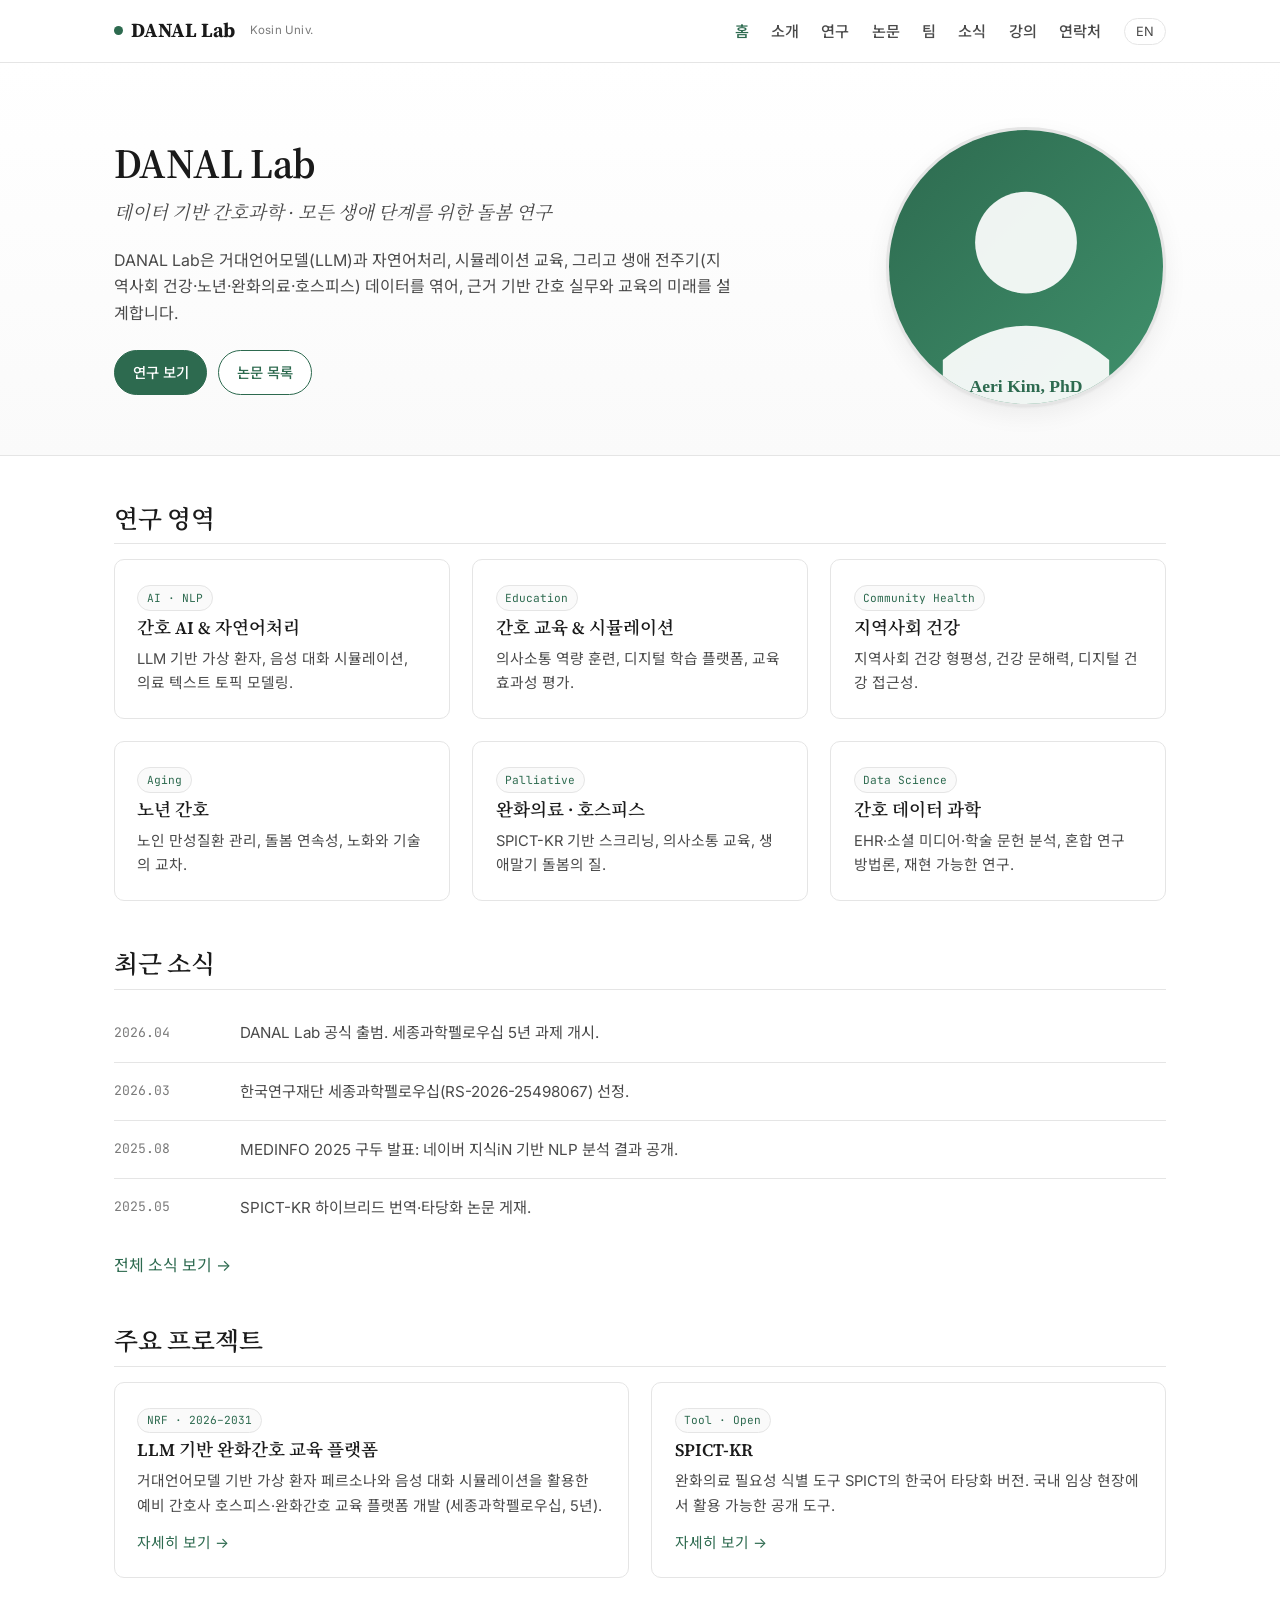
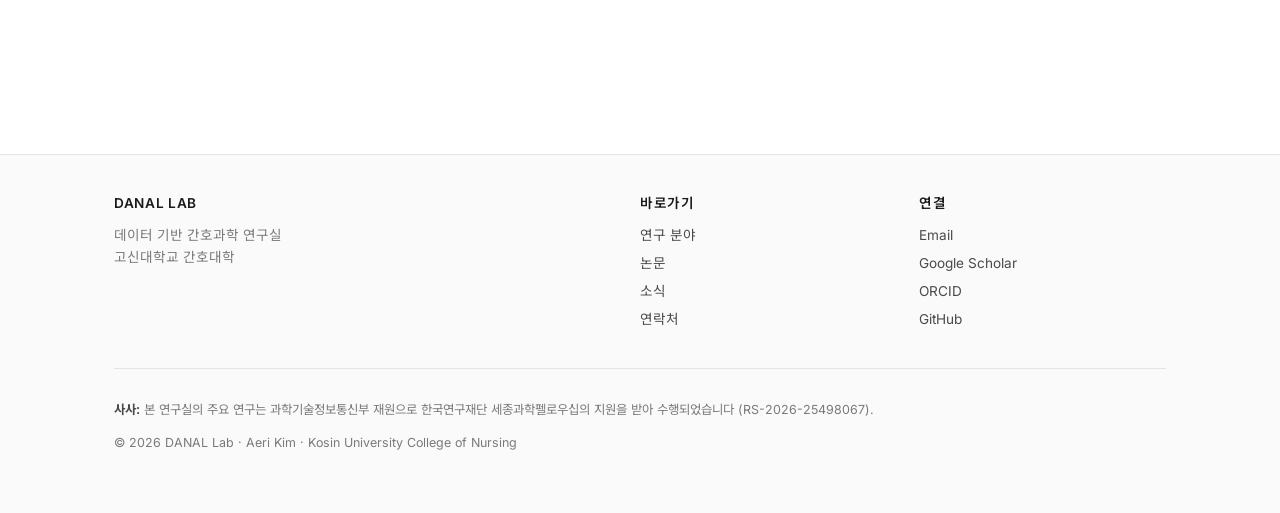
==== index.html @ 54d02893 "Add files via upload" ====
<!DOCTYPE html>
<html lang="ko">
<head>
<meta charset="UTF-8">
<meta name="viewport" content="width=device-width, initial-scale=1.0">
<title>DANAL Lab — Data-driven Aging, Nursing, AI & Learning Lab</title>
<meta name="description" content="Data-driven Aging, Nursing, AI & Learning Lab · Kosin University">
<link rel="canonical" href="https://danallab.com/">
<meta property="og:type" content="website">
<meta property="og:site_name" content="DANAL Lab">
<meta property="og:locale" content="ko_KR">
<meta property="og:title" content="DANAL Lab — Data-driven Aging, Nursing, AI & Learning Lab">
<meta property="og:description" content="Data-driven Aging, Nursing, AI & Learning Lab · Kosin University">
<meta property="og:url" content="https://danallab.com/">
<meta property="og:image" content="https://danallab.com/assets/img/pi-photo.svg">
<meta name="twitter:card" content="summary">
<meta name="twitter:title" content="DANAL Lab — Data-driven Aging, Nursing, AI & Learning Lab">
<meta name="twitter:description" content="Data-driven Aging, Nursing, AI & Learning Lab · Kosin University">
<meta name="twitter:image" content="https://danallab.com/assets/img/pi-photo.svg">
<link rel="preconnect" href="https://fonts.googleapis.com">
<link rel="preconnect" href="https://fonts.gstatic.com" crossorigin>
<link href="https://fonts.googleapis.com/css2?family=Inter:wght@400;500;600;700&family=Noto+Sans+KR:wght@400;500;700&family=Noto+Serif+KR:wght@400;600&family=Source+Serif+4:ital,wght@0,400;0,600;1,400&family=JetBrains+Mono:wght@400;500&display=swap" rel="stylesheet">
<link rel="stylesheet" href="css/style.css">
<link rel="icon" type="image/svg+xml" href="assets/img/favicon.svg">
</head>
<body>
<header class="site-header">
  <div class="nav-inner">
    <a href="index.html" class="brand"><span class="dot"></span>DANAL Lab <small>Kosin Univ.</small></a>
    <nav class="main-nav">
      <ul>
        <li><a href="index.html" data-lang-ko>홈</a><a href="index.html" data-lang-en>Home</a></li>
        <li><a href="about.html" data-lang-ko>소개</a><a href="about.html" data-lang-en>About</a></li>
        <li><a href="research.html" data-lang-ko>연구</a><a href="research.html" data-lang-en>Research</a></li>
        <li><a href="publications.html" data-lang-ko>논문</a><a href="publications.html" data-lang-en>Publications</a></li>
        <li><a href="team.html" data-lang-ko>팀</a><a href="team.html" data-lang-en>Team</a></li>
        <li><a href="news.html" data-lang-ko>소식</a><a href="news.html" data-lang-en>News</a></li>
        <li><a href="teaching.html" data-lang-ko>강의</a><a href="teaching.html" data-lang-en>Teaching</a></li>
        <li><a href="contact.html" data-lang-ko>연락처</a><a href="contact.html" data-lang-en>Contact</a></li>
        <li><button class="lang-toggle" type="button">EN</button></li>
      </ul>
    </nav>
    <button class="mobile-menu-btn" aria-label="Menu">☰</button>
  </div>
</header>

<section class="hero">
  <div class="container">
    <div class="hero-grid">
      <div class="hero-text">
        <h1 data-lang-ko>DANAL Lab</h1>
        <h1 data-lang-en>DANAL Lab</h1>
        <p class="tagline" data-lang-ko>데이터 기반 간호과학 · 모든 생애 단계를 위한 돌봄 연구</p>
        <p class="tagline" data-lang-en>Data-driven nursing science for every stage of life</p>
        <p class="lead" data-lang-ko>
          DANAL Lab은 거대언어모델(LLM)과 자연어처리, 시뮬레이션 교육, 그리고 생애 전주기(지역사회 건강·노년·완화의료·호스피스) 데이터를 엮어, 근거 기반 간호 실무와 교육의 미래를 설계합니다.
        </p>
        <p class="lead" data-lang-en>
          We integrate large language models, natural language processing, and simulation-based education with life-course nursing data—from community health to aging, palliative, and hospice care—to shape the future of evidence-based nursing practice and education.
        </p>
        <div class="hero-actions">
          <a href="research.html" class="btn btn-filled" data-lang-ko>연구 보기</a>
          <a href="research.html" class="btn btn-filled" data-lang-en>Explore Research</a>
          <a href="publications.html" class="btn" data-lang-ko>논문 목록</a>
          <a href="publications.html" class="btn" data-lang-en>Publications</a>
        </div>
      </div>
      <div class="hero-photo">
        <img src="assets/img/pi-photo.svg" alt="Aeri Kim, PI of DANAL Lab">
      </div>
    </div>
  </div>
</section>

<main>
<div class="container">

  <section class="block">
    <h2 data-lang-ko>연구 영역</h2>
    <h2 data-lang-en>Research Areas</h2>
    <div class="grid-3">
      <div class="card">
        <span class="tag">AI · NLP</span>
        <h3 data-lang-ko>간호 AI &amp; 자연어처리</h3>
        <h3 data-lang-en>Nursing AI &amp; NLP</h3>
        <p data-lang-ko>LLM 기반 가상 환자, 음성 대화 시뮬레이션, 의료 텍스트 토픽 모델링.</p>
        <p data-lang-en>LLM-based virtual patients, voice dialogue simulation, topic modeling of clinical text.</p>
      </div>
      <div class="card">
        <span class="tag">Education</span>
        <h3 data-lang-ko>간호 교육 &amp; 시뮬레이션</h3>
        <h3 data-lang-en>Nursing Education &amp; Simulation</h3>
        <p data-lang-ko>의사소통 역량 훈련, 디지털 학습 플랫폼, 교육 효과성 평가.</p>
        <p data-lang-en>Communication competency training, digital learning platforms, educational outcome evaluation.</p>
      </div>
      <div class="card">
        <span class="tag">Community Health</span>
        <h3 data-lang-ko>지역사회 건강</h3>
        <h3 data-lang-en>Community Health</h3>
        <p data-lang-ko>지역사회 건강 형평성, 건강 문해력, 디지털 건강 접근성.</p>
        <p data-lang-en>Community health equity, health literacy, digital health access.</p>
      </div>
      <div class="card">
        <span class="tag">Aging</span>
        <h3 data-lang-ko>노년 간호</h3>
        <h3 data-lang-en>Aging &amp; Gerontological Care</h3>
        <p data-lang-ko>노인 만성질환 관리, 돌봄 연속성, 노화와 기술의 교차.</p>
        <p data-lang-en>Chronic disease management in older adults, continuity of care, aging at the intersection with technology.</p>
      </div>
      <div class="card">
        <span class="tag">Palliative</span>
        <h3 data-lang-ko>완화의료 · 호스피스</h3>
        <h3 data-lang-en>Palliative &amp; Hospice Care</h3>
        <p data-lang-ko>SPICT-KR 기반 스크리닝, 의사소통 교육, 생애말기 돌봄의 질.</p>
        <p data-lang-en>SPICT-KR–based screening, communication training, quality of end-of-life care.</p>
      </div>
      <div class="card">
        <span class="tag">Data Science</span>
        <h3 data-lang-ko>간호 데이터 과학</h3>
        <h3 data-lang-en>Nursing Data Science</h3>
        <p data-lang-ko>EHR·소셜 미디어·학술 문헌 분석, 혼합 연구 방법론, 재현 가능한 연구.</p>
        <p data-lang-en>Analysis of EHR, social media, and scientific literature; mixed methods; reproducible research.</p>
      </div>
    </div>
  </section>

  <section class="block">
    <h2 data-lang-ko>최근 소식</h2>
    <h2 data-lang-en>Recent News</h2>
    <ul class="news-list">
      <li>
        <span class="date">2026.04</span>
        <span class="content" data-lang-ko>DANAL Lab 공식 출범. 세종과학펠로우십 5년 과제 개시.</span>
        <span class="content" data-lang-en>DANAL Lab officially launched; 5-year Sejong Science Fellowship begins.</span>
      </li>
      <li>
        <span class="date">2026.03</span>
        <span class="content" data-lang-ko>한국연구재단 세종과학펠로우십(RS-2026-25498067) 선정.</span>
        <span class="content" data-lang-en>Selected as NRF Sejong Science Fellow (RS-2026-25498067).</span>
      </li>
      <li>
        <span class="date">2025.08</span>
        <span class="content" data-lang-ko>MEDINFO 2025 구두 발표: 네이버 지식iN 기반 NLP 분석 결과 공개.</span>
        <span class="content" data-lang-en>Oral presentation at MEDINFO 2025: NLP analysis of Naver Knowledge-iN palliative care queries.</span>
      </li>
      <li>
        <span class="date">2025.05</span>
        <span class="content" data-lang-ko>SPICT-KR 하이브리드 번역·타당화 논문 게재.</span>
        <span class="content" data-lang-en>SPICT-KR hybrid translation &amp; validation study published.</span>
      </li>
    </ul>
    <p style="margin-top:1rem;"><a href="news.html" data-lang-ko>전체 소식 보기 →</a><a href="news.html" data-lang-en>See all news →</a></p>
  </section>

  <section class="block">
    <h2 data-lang-ko>주요 프로젝트</h2>
    <h2 data-lang-en>Featured Projects</h2>
    <div class="grid-2">
      <div class="card">
        <span class="tag">NRF · 2026–2031</span>
        <h3 data-lang-ko>LLM 기반 완화간호 교육 플랫폼</h3>
        <h3 data-lang-en>LLM-based Palliative Nursing Education Platform</h3>
        <p data-lang-ko>거대언어모델 기반 가상 환자 페르소나와 음성 대화 시뮬레이션을 활용한 예비 간호사 호스피스·완화간호 교육 플랫폼 개발 (세종과학펠로우십, 5년).</p>
        <p data-lang-en>Development of a hospice/palliative nursing education platform for pre-licensure nurses using LLM-based virtual patient personas and voice dialogue simulation (Sejong Science Fellowship, 5 years).</p>
        <p style="margin-top:.8rem;"><a href="research.html#sejong" data-lang-ko>자세히 보기 →</a><a href="research.html#sejong" data-lang-en>Read more →</a></p>
      </div>
      <div class="card">
        <span class="tag">Tool · Open</span>
        <h3 data-lang-ko>SPICT-KR</h3>
        <h3 data-lang-en>SPICT-KR</h3>
        <p data-lang-ko>완화의료 필요성 식별 도구 SPICT의 한국어 타당화 버전. 국내 임상 현장에서 활용 가능한 공개 도구.</p>
        <p data-lang-en>Korean validation of the Supportive and Palliative Care Indicators Tool (SPICT), openly available for Korean clinical use.</p>
        <p style="margin-top:.8rem;"><a href="research.html#spict" data-lang-ko>자세히 보기 →</a><a href="research.html#spict" data-lang-en>Read more →</a></p>
      </div>
    </div>
  </section>

</div>
</main>

<footer class="site-footer">
  <div class="container">
    <div class="foot-grid">
      <div>
        <h4>DANAL Lab</h4>
        <p data-lang-ko style="margin:.4rem 0;">데이터 기반 간호과학 연구실<br>고신대학교 간호대학</p>
        <p data-lang-en style="margin:.4rem 0;">Data-driven Aging, Nursing, AI &amp; Learning Lab<br>College of Nursing, Kosin University</p>
      </div>
      <div>
        <h4 data-lang-ko>바로가기</h4>
        <h4 data-lang-en>Quick Links</h4>
        <ul>
          <li><a href="research.html" data-lang-ko>연구 분야</a><a href="research.html" data-lang-en>Research</a></li>
          <li><a href="publications.html" data-lang-ko>논문</a><a href="publications.html" data-lang-en>Publications</a></li>
          <li><a href="news.html" data-lang-ko>소식</a><a href="news.html" data-lang-en>News</a></li>
          <li><a href="contact.html" data-lang-ko>연락처</a><a href="contact.html" data-lang-en>Contact</a></li>
        </ul>
      </div>
      <div>
        <h4 data-lang-ko>연결</h4>
        <h4 data-lang-en>Connect</h4>
        <ul>
          <li><a href="mailto:aeri.kim83@gmail.com">Email</a></li>
          <li><a href="https://scholar.google.com/citations?user=otBvEsYAAAAJ&hl=ko&oi=ao" target="_blank" rel="noopener">Google Scholar</a></li>
          <li><a href="https://orcid.org/0000-0001-6993-060X" target="_blank" rel="noopener">ORCID</a></li>
          <li><a href="https://github.com/RN-Aeri" target="_blank" rel="noopener">GitHub</a></li>
        </ul>
      </div>
    </div>
    <div class="ack">
      <p data-lang-ko><strong>사사:</strong> 본 연구실의 주요 연구는 과학기술정보통신부 재원으로 한국연구재단 세종과학펠로우십의 지원을 받아 수행되었습니다 (RS-2026-25498067).</p>
      <p data-lang-en><strong>Acknowledgement:</strong> This lab is supported in part by the National Research Foundation of Korea (NRF) grant funded by the Korean government (MSIT) through the Sejong Science Fellowship (RS-2026-25498067).</p>
      <p style="margin-top:.8rem;">© 2026 DANAL Lab · Aeri Kim · Kosin University College of Nursing</p>
    </div>
  </div>
</footer>
<script src="js/main.js"></script>
</body>
</html>
---- css/style.css ----
/* DANAL Lab — al-folio inspired stylesheet */
/* -------------------------------------------------- */
:root {
  --ink:        #1a1a1a;
  --ink-soft:   #4a4a4a;
  --muted:      #7a7a7a;
  --line:       #e5e5e5;
  --bg:         #ffffff;
  --bg-soft:    #fafafa;
  --accent:     #2D6A4F;   /* nursing teal */
  --accent-2:   #40916C;
  --accent-3:   #D4A373;   /* warm sand */
  --coral:      #C1666B;   /* highlight */
  --data-blue:  #1976D2;
  --radius:     10px;
  --shadow:     0 1px 2px rgba(0,0,0,.04), 0 8px 24px rgba(0,0,0,.06);
  --maxw:       1100px;
  --font-body:  "Inter", "Noto Sans KR", -apple-system, BlinkMacSystemFont, "Segoe UI", sans-serif;
  --font-serif: "Source Serif 4", "Noto Serif KR", Georgia, serif;
  --font-mono:  "JetBrains Mono", ui-monospace, "SF Mono", Menlo, monospace;
}

* { box-sizing: border-box; }
html { scroll-behavior: smooth; }
body {
  margin: 0;
  font-family: var(--font-body);
  font-size: 16px;
  line-height: 1.65;
  color: var(--ink);
  background: var(--bg);
  -webkit-font-smoothing: antialiased;
}

a { color: var(--accent); text-decoration: none; transition: color .15s; }
a:hover { color: var(--coral); text-decoration: underline; }

h1, h2, h3, h4 {
  font-family: var(--font-serif);
  color: var(--ink);
  line-height: 1.25;
  font-weight: 600;
  margin: 1.6em 0 .6em;
}
h1 { font-size: 2.2rem; }
h2 { font-size: 1.55rem; border-bottom: 1px solid var(--line); padding-bottom: .35em; }
h3 { font-size: 1.2rem; color: var(--accent); }

.container {
  max-width: var(--maxw);
  margin: 0 auto;
  padding: 0 1.5rem;
}

/* ---------- Header ---------- */
header.site-header {
  position: sticky;
  top: 0;
  background: rgba(255,255,255,.92);
  backdrop-filter: blur(8px);
  border-bottom: 1px solid var(--line);
  z-index: 100;
}
.nav-inner {
  max-width: var(--maxw);
  margin: 0 auto;
  padding: .9rem 1.5rem;
  display: flex;
  align-items: center;
  justify-content: space-between;
  gap: 1rem;
}
.brand {
  font-family: var(--font-serif);
  font-size: 1.25rem;
  font-weight: 700;
  color: var(--ink);
  letter-spacing: -.01em;
  display: flex;
  align-items: center;
  gap: .5rem;
}
.brand .dot {
  width: 9px; height: 9px; border-radius: 50%;
  background: var(--accent); display: inline-block;
}
.brand small {
  font-family: var(--font-body);
  font-size: .72rem;
  color: var(--muted);
  font-weight: 400;
  margin-left: .4rem;
  letter-spacing: .02em;
}
nav.main-nav ul {
  display: flex;
  gap: 1.4rem;
  list-style: none;
  margin: 0; padding: 0;
  align-items: center;
}
nav.main-nav a {
  color: var(--ink-soft);
  font-size: .95rem;
  font-weight: 500;
}
nav.main-nav a.active { color: var(--accent); }
nav.main-nav a:hover { color: var(--accent); text-decoration: none; }
.lang-toggle {
  border: 1px solid var(--line);
  background: var(--bg);
  padding: .3rem .7rem;
  border-radius: 999px;
  font-size: .8rem;
  cursor: pointer;
  color: var(--ink-soft);
  font-family: var(--font-body);
}
.lang-toggle:hover { border-color: var(--accent); color: var(--accent); }

.mobile-menu-btn {
  display: none;
  background: none;
  border: none;
  font-size: 1.5rem;
  cursor: pointer;
  color: var(--ink);
}

/* ---------- Hero ---------- */
.hero {
  padding: 4rem 0 3rem;
  border-bottom: 1px solid var(--line);
  background: linear-gradient(180deg, var(--bg) 0%, var(--bg-soft) 100%);
}
.hero-grid {
  display: grid;
  grid-template-columns: 1fr 280px;
  gap: 3rem;
  align-items: center;
}
.hero-text h1 {
  font-size: 2.6rem;
  margin: 0 0 .5rem;
  letter-spacing: -.015em;
}
.hero-text .tagline {
  font-size: 1.15rem;
  color: var(--ink-soft);
  margin: 0 0 1.2rem;
  line-height: 1.6;
  font-family: var(--font-serif);
  font-style: italic;
}
.hero-text .lead {
  color: var(--ink-soft);
  font-size: 1rem;
  max-width: 620px;
  margin: 0 0 1.5rem;
}
.hero-actions {
  display: flex;
  gap: .7rem;
  flex-wrap: wrap;
}
.btn {
  display: inline-block;
  padding: .6rem 1.1rem;
  border-radius: 999px;
  font-size: .9rem;
  font-weight: 500;
  border: 1px solid var(--accent);
  color: var(--accent);
  background: var(--bg);
  transition: all .15s;
}
.btn:hover {
  background: var(--accent);
  color: #fff;
  text-decoration: none;
}
.btn-filled {
  background: var(--accent);
  color: #fff;
}
.btn-filled:hover {
  background: var(--accent-2);
  border-color: var(--accent-2);
  color: #fff;
}
.hero-photo {
  width: 280px;
  height: 280px;
  border-radius: 50%;
  overflow: hidden;
  background: var(--bg-soft);
  border: 3px solid var(--line);
  box-shadow: var(--shadow);
  display: flex;
  align-items: center;
  justify-content: center;
}
.hero-photo img { width: 100%; height: 100%; object-fit: cover; }

/* ---------- Sections ---------- */
main { padding: 3rem 0 4rem; }
section.block { margin-bottom: 3rem; }
section.block h2 { margin-top: 0; }

.grid-3 { display: grid; grid-template-columns: repeat(3, 1fr); gap: 1.4rem; }
.grid-2 { display: grid; grid-template-columns: repeat(2, 1fr); gap: 1.4rem; }

.card {
  border: 1px solid var(--line);
  border-radius: var(--radius);
  padding: 1.4rem;
  background: var(--bg);
  transition: all .2s;
}
.card:hover {
  border-color: var(--accent);
  box-shadow: var(--shadow);
  transform: translateY(-2px);
}
.card h3 {
  margin: 0 0 .5rem;
  font-size: 1.1rem;
  color: var(--ink);
}
.card p { margin: 0; font-size: .92rem; color: var(--ink-soft); }
.card .tag {
  display: inline-block;
  font-size: .7rem;
  padding: .15rem .55rem;
  border-radius: 999px;
  background: var(--bg-soft);
  color: var(--accent);
  border: 1px solid var(--line);
  margin-right: .3rem;
  margin-bottom: .4rem;
  font-family: var(--font-mono);
}

/* ---------- News/List ---------- */
.news-list { list-style: none; padding: 0; margin: 0; }
.news-list li {
  padding: 1rem 0;
  border-bottom: 1px solid var(--line);
  display: grid;
  grid-template-columns: 110px 1fr;
  gap: 1rem;
}
.news-list li:last-child { border-bottom: none; }
.news-list .date {
  font-family: var(--font-mono);
  font-size: .82rem;
  color: var(--muted);
  padding-top: .1rem;
}
.news-list .content { font-size: .95rem; color: var(--ink-soft); }

/* ---------- Publications ---------- */
.pub-list { list-style: none; padding: 0; margin: 0; }
.pub-list li {
  padding: 1.2rem 0;
  border-bottom: 1px solid var(--line);
}
.pub-list li:last-child { border-bottom: none; }
.pub-title { font-weight: 600; color: var(--ink); display: block; margin-bottom: .2rem; }
.pub-authors { font-size: .88rem; color: var(--ink-soft); display: block; margin-bottom: .15rem; }
.pub-venue { font-size: .85rem; color: var(--muted); font-style: italic; display: block; margin-bottom: .4rem; }
.pub-links a {
  font-size: .78rem;
  padding: .15rem .55rem;
  border: 1px solid var(--line);
  border-radius: 999px;
  margin-right: .3rem;
  color: var(--accent);
}
.pub-link.disabled {
  display: inline-block;
  font-size: .78rem;
  padding: .15rem .55rem;
  border: 1px dashed var(--line);
  border-radius: 999px;
  margin-right: .3rem;
  color: var(--muted);
  cursor: not-allowed;
  opacity: .6;
}
.btn-disabled {
  cursor: not-allowed;
  opacity: .55;
  pointer-events: none;
}
.pub-year-header {
  font-family: var(--font-mono);
  font-size: .85rem;
  color: var(--muted);
  margin: 2rem 0 .5rem;
  letter-spacing: .08em;
}

/* ---------- Project page ---------- */
.project-hero {
  background: linear-gradient(135deg, var(--accent) 0%, var(--accent-2) 100%);
  color: #fff;
  padding: 3rem 0;
  border-radius: var(--radius);
  margin-bottom: 2rem;
}
.project-hero .container { color: #fff; }
.project-hero h1 { color: #fff; margin-top: 0; }
.project-hero .meta {
  display: flex;
  flex-wrap: wrap;
  gap: 1.5rem;
  margin-top: 1.5rem;
  font-size: .9rem;
  opacity: .92;
}
.project-hero .meta span strong { display: block; font-size: .72rem; opacity: .75; text-transform: uppercase; letter-spacing: .05em; }

/* ---------- Footer ---------- */
footer.site-footer {
  border-top: 1px solid var(--line);
  padding: 2.5rem 0 3rem;
  margin-top: 4rem;
  background: var(--bg-soft);
  font-size: .85rem;
  color: var(--muted);
}
footer .foot-grid {
  display: grid;
  grid-template-columns: 2fr 1fr 1fr;
  gap: 2rem;
  margin-bottom: 2rem;
}
footer h4 {
  font-family: var(--font-body);
  font-size: .85rem;
  text-transform: uppercase;
  letter-spacing: .05em;
  color: var(--ink);
  margin: 0 0 .7rem;
}
footer ul { list-style: none; padding: 0; margin: 0; }
footer ul li { margin-bottom: .35rem; }
footer a { color: var(--ink-soft); }
footer .ack {
  border-top: 1px solid var(--line);
  padding-top: 1.2rem;
  font-size: .78rem;
  color: var(--muted);
  line-height: 1.6;
}
footer .ack strong { color: var(--ink-soft); }

/* ---------- Language ---------- */
[data-lang-en], html[lang="en"] [data-lang-ko] { display: none; }
html[lang="en"] [data-lang-en] { display: initial; }
html[lang="en"] h1[data-lang-en],
html[lang="en"] h2[data-lang-en],
html[lang="en"] h3[data-lang-en],
html[lang="en"] p[data-lang-en],
html[lang="en"] li[data-lang-en],
html[lang="en"] div[data-lang-en] { display: block; }
html[lang="en"] span[data-lang-en],
html[lang="en"] a[data-lang-en],
html[lang="en"] strong[data-lang-en],
html[lang="en"] em[data-lang-en] { display: inline; }

/* ---------- Responsive ---------- */
@media (max-width: 820px) {
  .hero-grid { grid-template-columns: 1fr; text-align: center; }
  .hero-photo { margin: 0 auto; width: 200px; height: 200px; }
  .grid-3 { grid-template-columns: 1fr; }
  .grid-2 { grid-template-columns: 1fr; }
  footer .foot-grid { grid-template-columns: 1fr; }
  nav.main-nav ul {
    display: none;
    position: absolute;
    top: 100%;
    left: 0; right: 0;
    background: #fff;
    border-bottom: 1px solid var(--line);
    flex-direction: column;
    padding: 1rem 1.5rem;
    gap: .8rem;
  }
  nav.main-nav.open ul { display: flex; }
  .mobile-menu-btn { display: block; }
  .news-list li { grid-template-columns: 1fr; gap: .2rem; }
  h1 { font-size: 1.8rem; }
  .hero-text h1 { font-size: 2rem; }
}
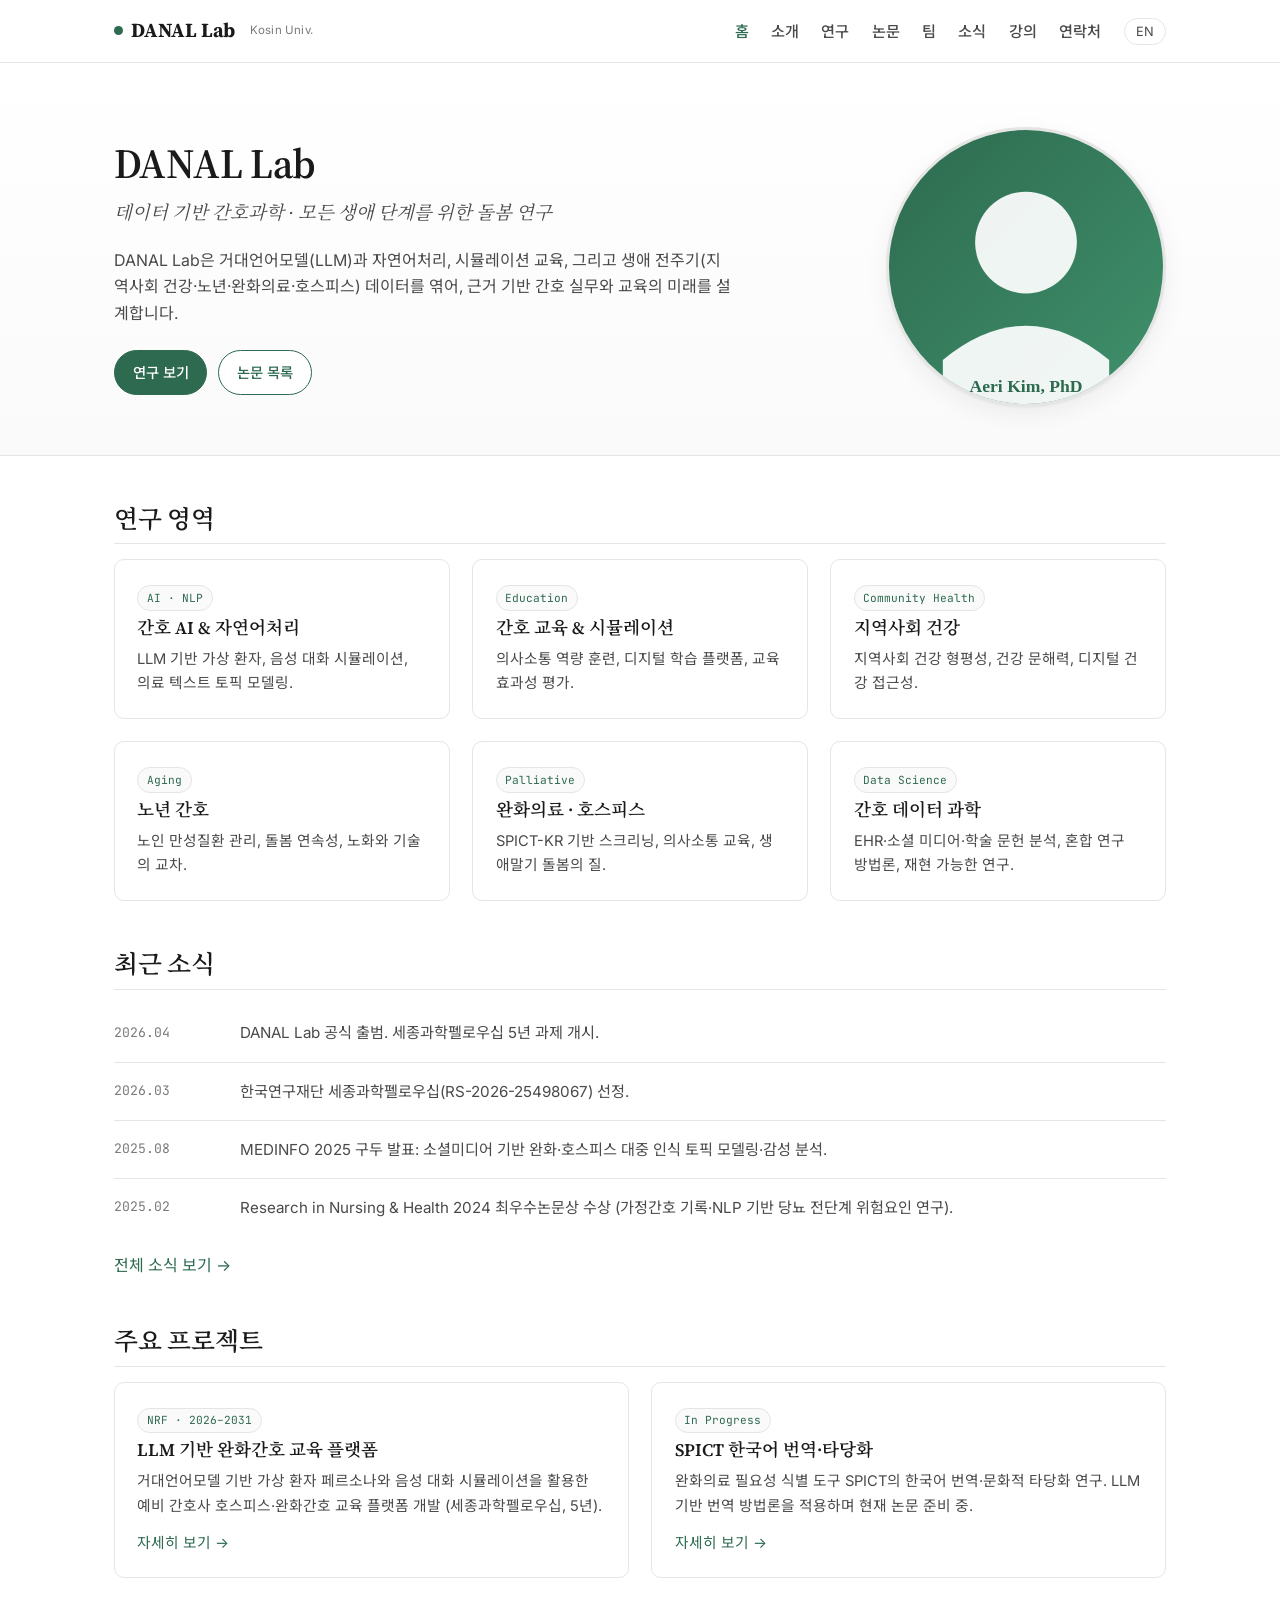
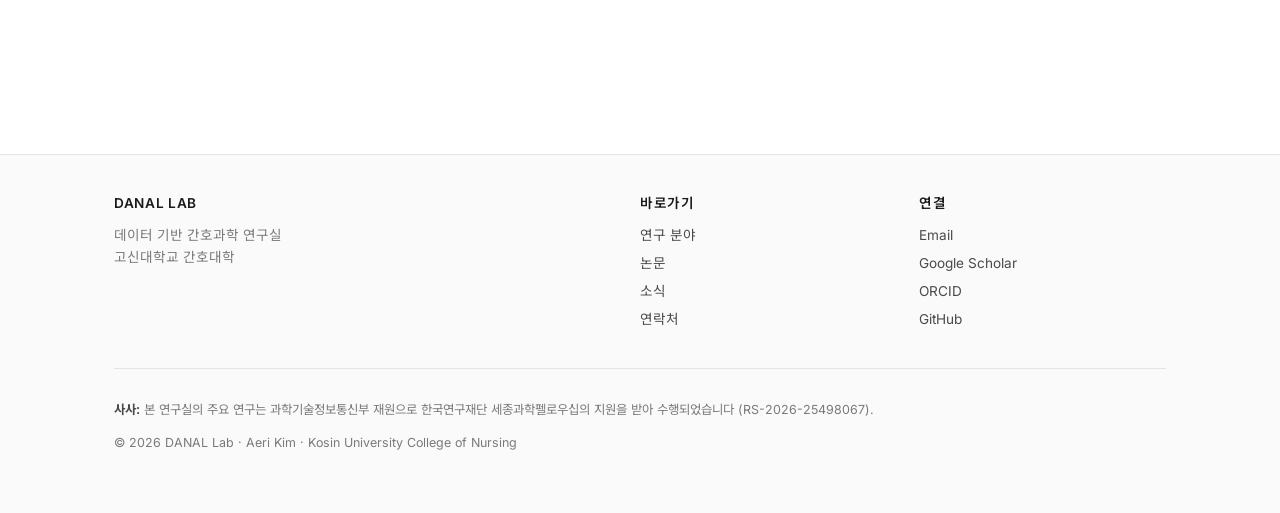
==== commit 58878029: "Add files via upload" ====
--- a/index.html
+++ b/index.html
@@ -140,13 +140,13 @@
       </li>
       <li>
         <span class="date">2025.08</span>
-        <span class="content" data-lang-ko>MEDINFO 2025 구두 발표: 네이버 지식iN 기반 NLP 분석 결과 공개.</span>
-        <span class="content" data-lang-en>Oral presentation at MEDINFO 2025: NLP analysis of Naver Knowledge-iN palliative care queries.</span>
-      </li>
-      <li>
-        <span class="date">2025.05</span>
-        <span class="content" data-lang-ko>SPICT-KR 하이브리드 번역·타당화 논문 게재.</span>
-        <span class="content" data-lang-en>SPICT-KR hybrid translation &amp; validation study published.</span>
+        <span class="content" data-lang-ko>MEDINFO 2025 구두 발표: 소셜미디어 기반 완화·호스피스 대중 인식 토픽 모델링·감성 분석.</span>
+        <span class="content" data-lang-en>Oral presentation at MEDINFO 2025: topic modeling &amp; sentiment analysis of public perceptions of palliative/hospice care on social media.</span>
+      </li>
+      <li>
+        <span class="date">2025.02</span>
+        <span class="content" data-lang-ko>Research in Nursing &amp; Health 2024 최우수논문상 수상 (가정간호 기록·NLP 기반 당뇨 전단계 위험요인 연구).</span>
+        <span class="content" data-lang-en>Received Research in Nursing &amp; Health 2024 Best Paper Award (prediabetes risk factors from home nursing notes &amp; NLP).</span>
       </li>
     </ul>
     <p style="margin-top:1rem;"><a href="news.html" data-lang-ko>전체 소식 보기 →</a><a href="news.html" data-lang-en>See all news →</a></p>
@@ -165,11 +165,11 @@
         <p style="margin-top:.8rem;"><a href="research.html#sejong" data-lang-ko>자세히 보기 →</a><a href="research.html#sejong" data-lang-en>Read more →</a></p>
       </div>
       <div class="card">
-        <span class="tag">Tool · Open</span>
-        <h3 data-lang-ko>SPICT-KR</h3>
-        <h3 data-lang-en>SPICT-KR</h3>
-        <p data-lang-ko>완화의료 필요성 식별 도구 SPICT의 한국어 타당화 버전. 국내 임상 현장에서 활용 가능한 공개 도구.</p>
-        <p data-lang-en>Korean validation of the Supportive and Palliative Care Indicators Tool (SPICT), openly available for Korean clinical use.</p>
+        <span class="tag">In Progress</span>
+        <h3 data-lang-ko>SPICT 한국어 번역·타당화</h3>
+        <h3 data-lang-en>SPICT Korean Translation &amp; Validation</h3>
+        <p data-lang-ko>완화의료 필요성 식별 도구 SPICT의 한국어 번역·문화적 타당화 연구. LLM 기반 번역 방법론을 적용하며 현재 논문 준비 중.</p>
+        <p data-lang-en>Korean translation and cultural validation of the Supportive and Palliative Care Indicators Tool (SPICT), using an LLM-assisted methodology; manuscript in preparation.</p>
         <p style="margin-top:.8rem;"><a href="research.html#spict" data-lang-ko>자세히 보기 →</a><a href="research.html#spict" data-lang-en>Read more →</a></p>
       </div>
     </div>
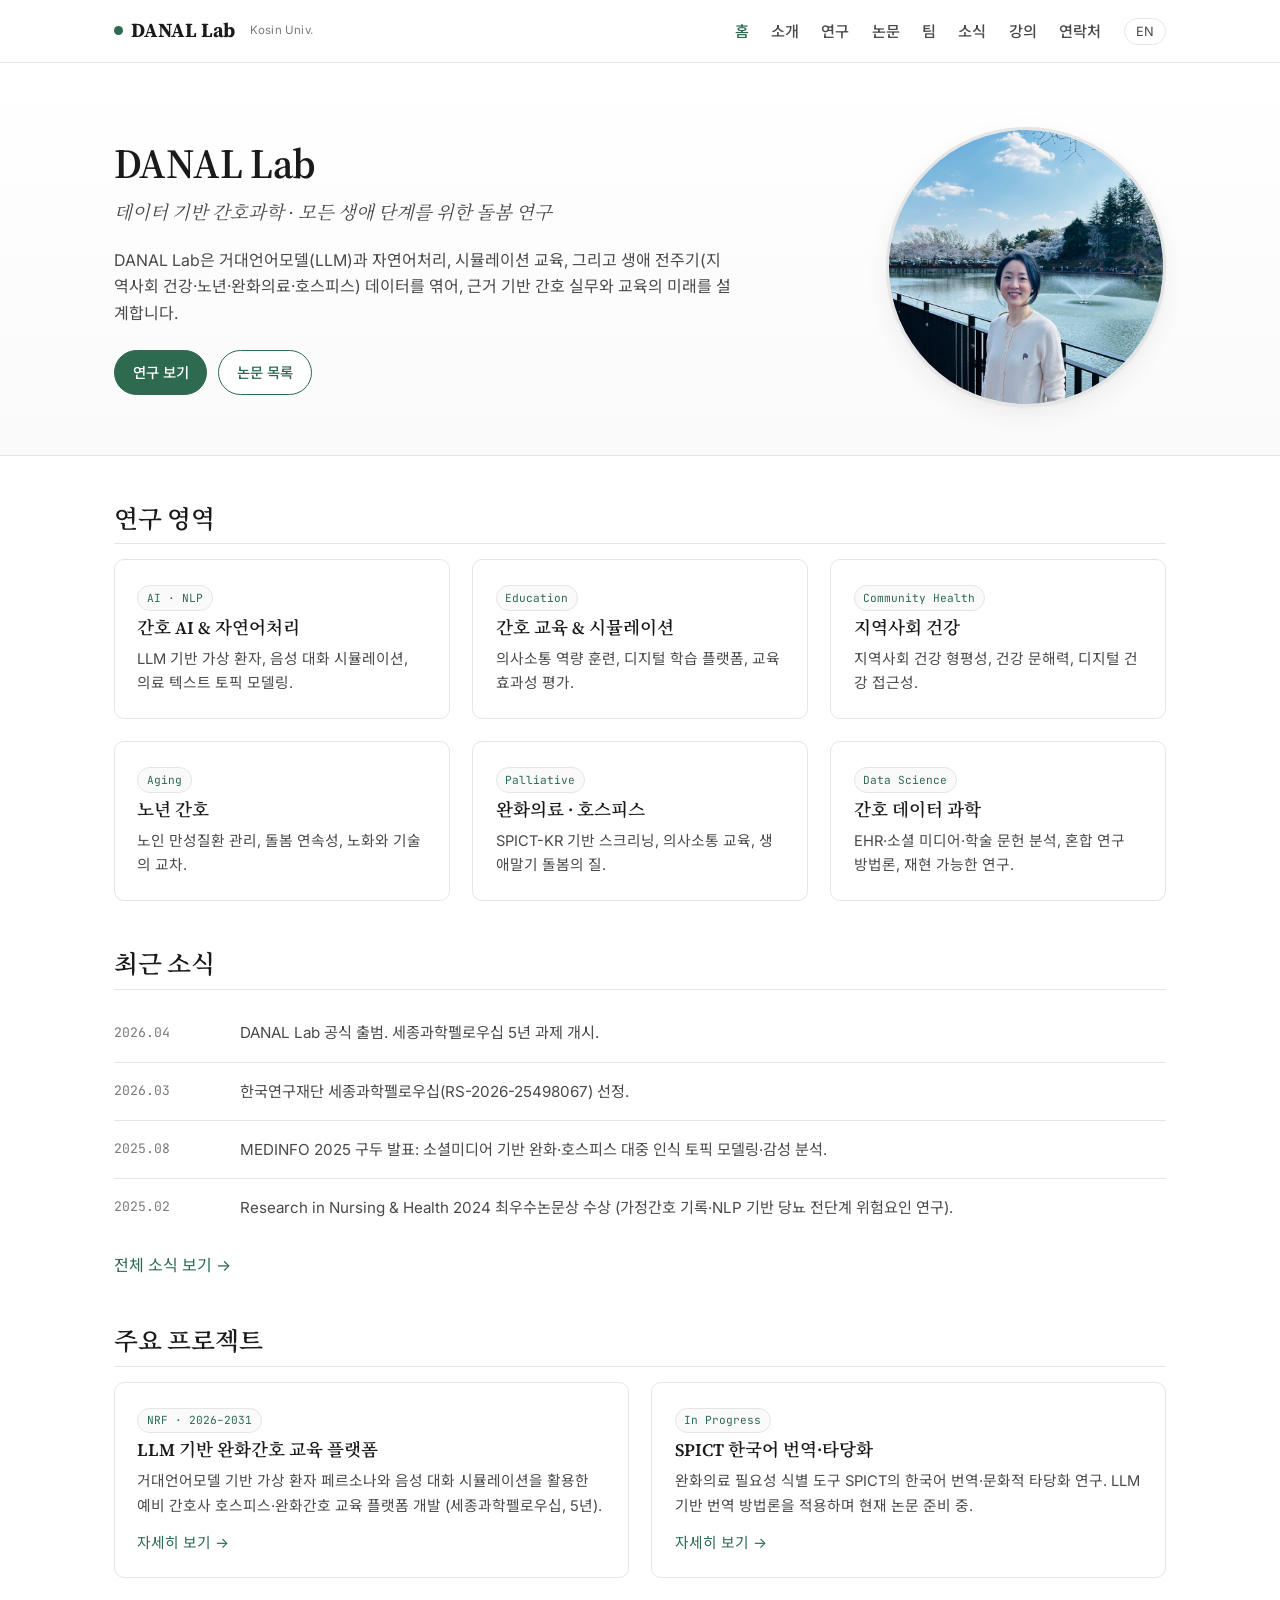
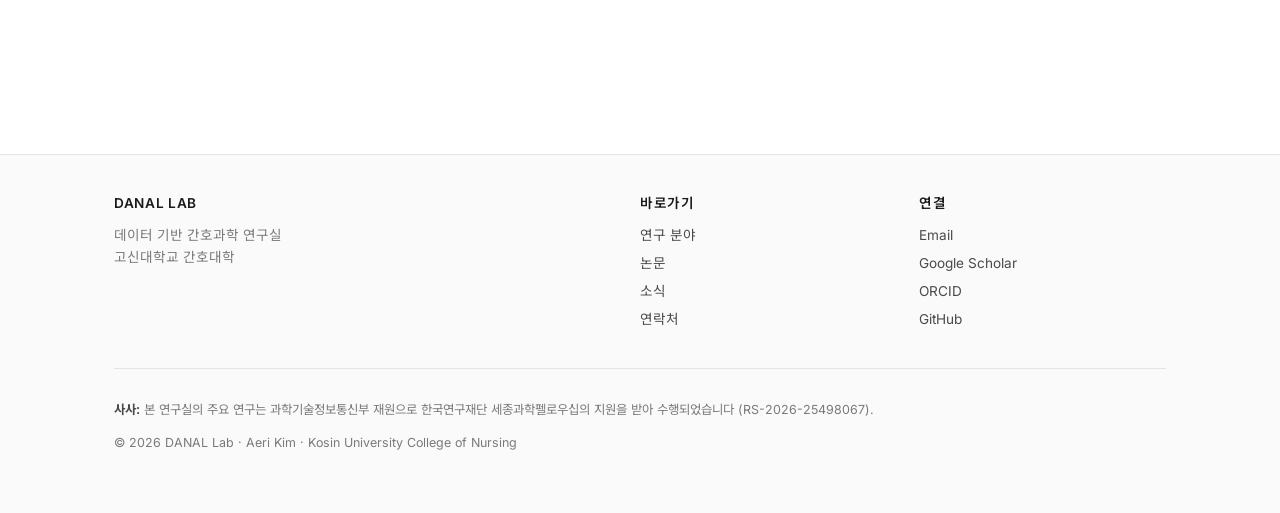
==== commit 5d6ff15d: "Add files via upload" ====
--- a/index.html
+++ b/index.html
@@ -66,7 +66,7 @@
         </div>
       </div>
       <div class="hero-photo">
-        <img src="assets/img/pi-photo.svg" alt="Aeri Kim, PI of DANAL Lab">
+        <img src="assets/img/pi-photo.jpg" alt="Aeri Kim, PI of DANAL Lab">
       </div>
     </div>
   </div>
